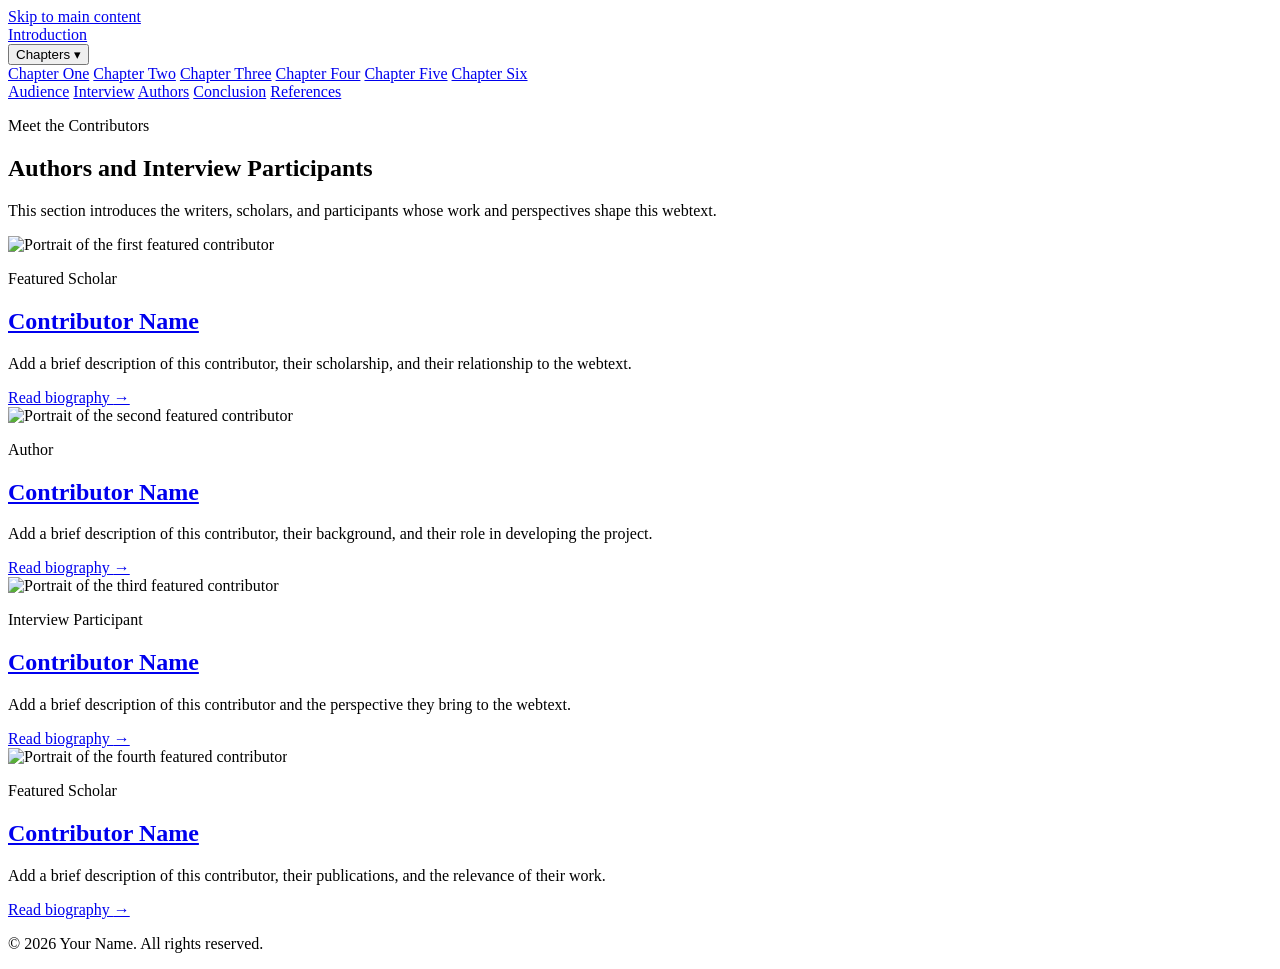
==== index.html @ ff24467a "Create index.html" ====
<!DOCTYPE html>
<html lang="en">
<head>
  <meta charset="UTF-8">

  <meta
    name="viewport"
    content="width=device-width, initial-scale=1.0"
  >

  <title>Your Webtext Title</title>

  <link rel="stylesheet" href="style.css">
</head>

<body>

  <!-- Accessibility skip link -->
  <a class="skip-link" href="#main-content">
    Skip to main content
  </a>

  <!-- Website header -->
  <header class="site-header">

    <nav class="main-navigation" aria-label="Main navigation">

      <a href="index.html">Introduction</a>

      <div class="dropdown">
        <button
          class="dropdown-button"
          type="button"
          aria-haspopup="true"
        >
          Chapters
          <span aria-hidden="true">▾</span>
        </button>

        <div class="dropdown-menu">
          <a href="chapter-1.html">Chapter One</a>
          <a href="chapter-2.html">Chapter Two</a>
          <a href="chapter-3.html">Chapter Three</a>
          <a href="chapter-4.html">Chapter Four</a>
          <a href="chapter-5.html">Chapter Five</a>
          <a href="chapter-6.html">Chapter Six</a>
        </div>
      </div>

      <a href="audience.html">Audience</a>
      <a href="interview.html">Interview</a>
      <a href="authors.html">Authors</a>
      <a href="conclusion.html">Conclusion</a>
      <a href="references.html">References</a>

    </nav>

  </header>

  <!-- Main page content -->
  <main id="main-content">

    <section class="featured-section">

      <div class="section-heading">
        <p class="section-label">Meet the Contributors</p>

        <h1>Authors and Interview Participants</h1>

        <p class="section-introduction">
          This section introduces the writers, scholars, and participants
          whose work and perspectives shape this webtext.
        </p>
      </div>

      <!-- Four-card layout -->
      <div class="card-grid">

        <!-- Card 1 -->
        <article class="profile-card">

          <div class="card-image-container">
            <img
              src="images/author-1.png"
              alt="Portrait of the first featured contributor"
              class="card-image"
            >
          </div>

          <div class="card-content">

            <p class="card-category">
              Featured Scholar
            </p>

            <h2>
              <a href="author-1.html">
                Contributor Name
              </a>
            </h2>

            <p class="card-description">
              Add a brief description of this contributor, their
              scholarship, and their relationship to the webtext.
            </p>

            <a class="card-link" href="author-1.html">
              Read biography
              <span aria-hidden="true">→</span>
            </a>

          </div>

        </article>

        <!-- Card 2 -->
        <article class="profile-card">

          <div class="card-image-container">
            <img
              src="images/author-2.jpg"
              alt="Portrait of the second featured contributor"
              class="card-image"
            >
          </div>

          <div class="card-content">

            <p class="card-category">
              Author
            </p>

            <h2>
              <a href="author-2.html">
                Contributor Name
              </a>
            </h2>

            <p class="card-description">
              Add a brief description of this contributor, their
              background, and their role in developing the project.
            </p>

            <a class="card-link" href="author-2.html">
              Read biography
              <span aria-hidden="true">→</span>
            </a>

          </div>

        </article>

        <!-- Card 3 -->
        <article class="profile-card">

          <div class="card-image-container">
            <img
              src="images/author-3.png"
              alt="Portrait of the third featured contributor"
              class="card-image"
            >
          </div>

          <div class="card-content">

            <p class="card-category">
              Interview Participant
            </p>

            <h2>
              <a href="author-3.html">
                Contributor Name
              </a>
            </h2>

            <p class="card-description">
              Add a brief description of this contributor and the
              perspective they bring to the webtext.
            </p>

            <a class="card-link" href="author-3.html">
              Read biography
              <span aria-hidden="true">→</span>
            </a>

          </div>

        </article>

        <!-- Card 4 -->
        <article class="profile-card">

          <div class="card-image-container">
            <img
              src="images/author-4.png"
              alt="Portrait of the fourth featured contributor"
              class="card-image"
            >
          </div>

          <div class="card-content">

            <p class="card-category">
              Featured Scholar
            </p>

            <h2>
              <a href="author-4.html">
                Contributor Name
              </a>
            </h2>

            <p class="card-description">
              Add a brief description of this contributor, their
              publications, and the relevance of their work.
            </p>

            <a class="card-link" href="author-4.html">
              Read biography
              <span aria-hidden="true">→</span>
            </a>

          </div>

        </article>

      </div>

    </section>

  </main>

  <!-- Footer -->
  <footer class="site-footer">
    <p>
      © 2026 Your Name. All rights reserved.
    </p>
  </footer>

</body>
</html>
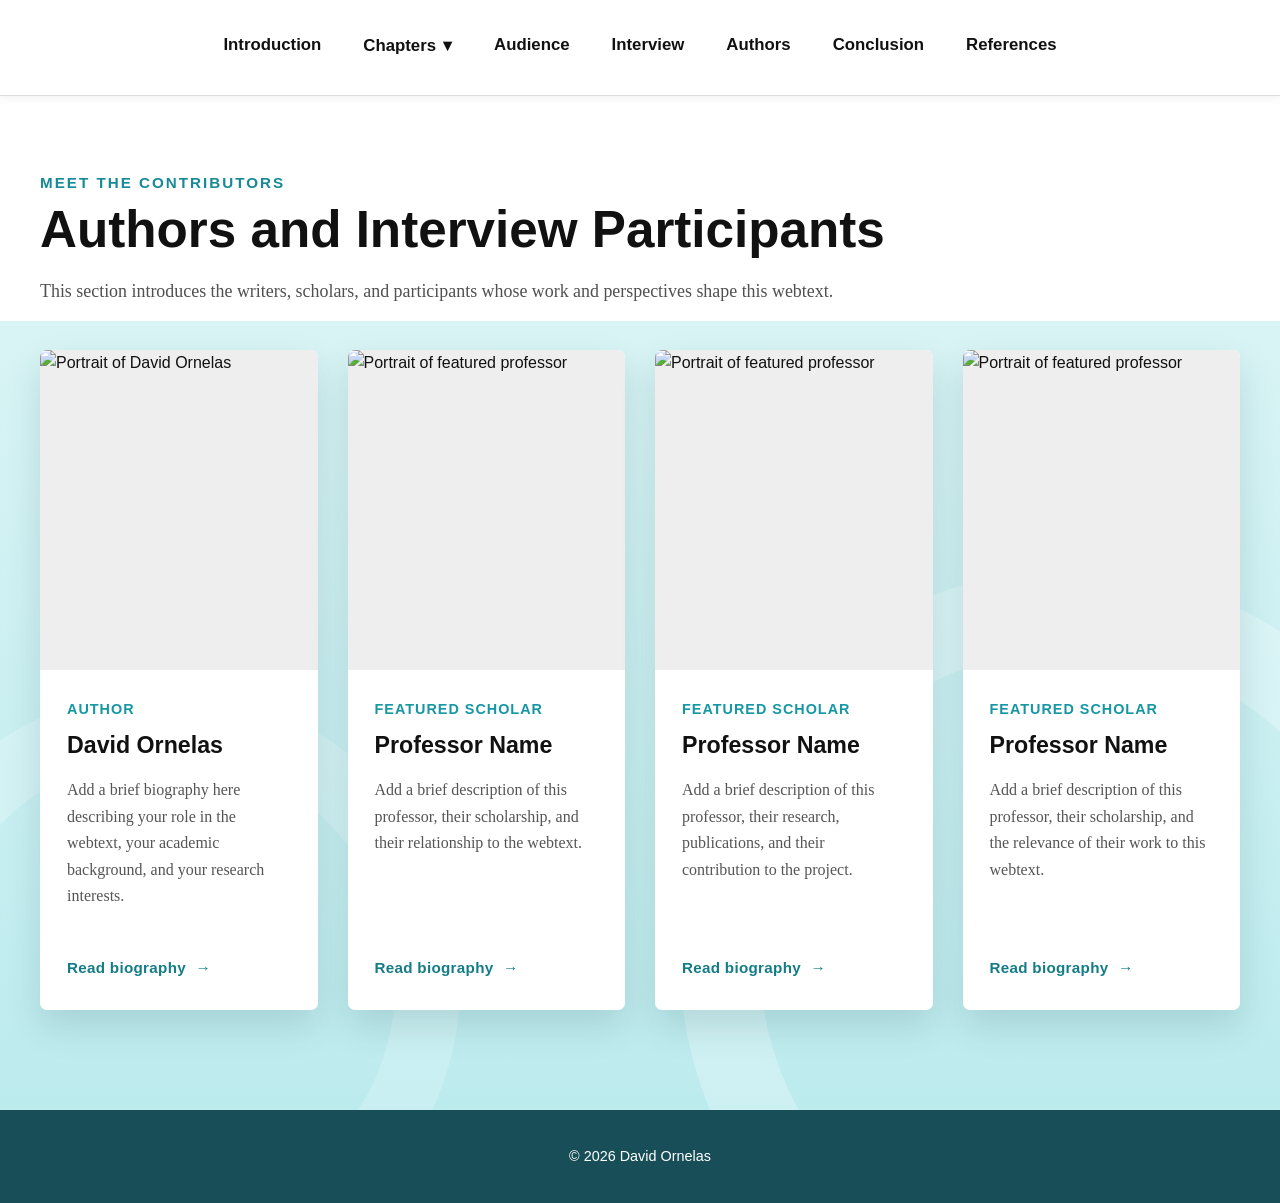
==== commit 55933074: "Update index.html" ====
--- a/index.html
+++ b/index.html
@@ -1,6 +1,8 @@
 <!DOCTYPE html>
 <html lang="en">
+
 <head>
+
   <meta charset="UTF-8">
 
   <meta
@@ -8,9 +10,10 @@
     content="width=device-width, initial-scale=1.0"
   >
 
-  <title>Your Webtext Title</title>
+  <title>Webtext</title>
 
   <link rel="stylesheet" href="style.css">
+
 </head>
 
 <body>
@@ -20,7 +23,8 @@
     Skip to main content
   </a>
 
-  <!-- Website header -->
+
+  <!-- Navigation -->
   <header class="site-header">
 
     <nav class="main-navigation" aria-label="Main navigation">
@@ -28,6 +32,7 @@
       <a href="index.html">Introduction</a>
 
       <div class="dropdown">
+
         <button
           class="dropdown-button"
           type="button"
@@ -38,13 +43,16 @@
         </button>
 
         <div class="dropdown-menu">
+
           <a href="chapter-1.html">Chapter One</a>
           <a href="chapter-2.html">Chapter Two</a>
           <a href="chapter-3.html">Chapter Three</a>
           <a href="chapter-4.html">Chapter Four</a>
           <a href="chapter-5.html">Chapter Five</a>
           <a href="chapter-6.html">Chapter Six</a>
+
         </div>
+
       </div>
 
       <a href="audience.html">Audience</a>
@@ -57,34 +65,85 @@
 
   </header>
 
-  <!-- Main page content -->
+
+  <!-- Main content -->
   <main id="main-content">
 
     <section class="featured-section">
 
       <div class="section-heading">
-        <p class="section-label">Meet the Contributors</p>
-
-        <h1>Authors and Interview Participants</h1>
+
+        <p class="section-label">
+          Meet the Contributors
+        </p>
+
+        <h1>
+          Authors and Interview Participants
+        </h1>
 
         <p class="section-introduction">
           This section introduces the writers, scholars, and participants
           whose work and perspectives shape this webtext.
         </p>
+
       </div>
+
 
       <!-- Four-card layout -->
       <div class="card-grid">
 
-        <!-- Card 1 -->
-        <article class="profile-card">
-
-          <div class="card-image-container">
-            <img
-              src="images/author-1.png"
-              alt="Portrait of the first featured contributor"
-              class="card-image"
-            >
+
+        <!-- Card 1: David -->
+        <article class="profile-card">
+
+          <div class="card-image-container">
+
+            <img
+              src="images/david.jpg"
+              alt="Portrait of David Ornelas"
+              class="card-image"
+            >
+
+          </div>
+
+          <div class="card-content">
+
+            <p class="card-category">
+              Author
+            </p>
+
+            <h2>
+              <a href="david.html">
+                David Ornelas
+              </a>
+            </h2>
+
+            <p class="card-description">
+              Add a brief biography here describing your role in the
+              webtext, your academic background, and your research interests.
+            </p>
+
+            <a class="card-link" href="david.html">
+              Read biography
+              <span aria-hidden="true">→</span>
+            </a>
+
+          </div>
+
+        </article>
+
+
+        <!-- Card 2: Professor 1 -->
+        <article class="profile-card">
+
+          <div class="card-image-container">
+
+            <img
+              src="images/professor1.jpg"
+              alt="Portrait of featured professor"
+              class="card-image"
+            >
+
           </div>
 
           <div class="card-content">
@@ -94,108 +153,37 @@
             </p>
 
             <h2>
-              <a href="author-1.html">
-                Contributor Name
-              </a>
-            </h2>
-
-            <p class="card-description">
-              Add a brief description of this contributor, their
-              scholarship, and their relationship to the webtext.
-            </p>
-
-            <a class="card-link" href="author-1.html">
-              Read biography
-              <span aria-hidden="true">→</span>
-            </a>
-
-          </div>
-
-        </article>
-
-        <!-- Card 2 -->
-        <article class="profile-card">
-
-          <div class="card-image-container">
-            <img
-              src="images/author-2.jpg"
-              alt="Portrait of the second featured contributor"
-              class="card-image"
-            >
-          </div>
-
-          <div class="card-content">
-
-            <p class="card-category">
-              Author
-            </p>
-
-            <h2>
-              <a href="author-2.html">
-                Contributor Name
-              </a>
-            </h2>
-
-            <p class="card-description">
-              Add a brief description of this contributor, their
-              background, and their role in developing the project.
-            </p>
-
-            <a class="card-link" href="author-2.html">
-              Read biography
-              <span aria-hidden="true">→</span>
-            </a>
-
-          </div>
-
-        </article>
-
-        <!-- Card 3 -->
-        <article class="profile-card">
-
-          <div class="card-image-container">
-            <img
-              src="images/author-3.png"
-              alt="Portrait of the third featured contributor"
-              class="card-image"
-            >
-          </div>
-
-          <div class="card-content">
-
-            <p class="card-category">
-              Interview Participant
-            </p>
-
-            <h2>
-              <a href="author-3.html">
-                Contributor Name
-              </a>
-            </h2>
-
-            <p class="card-description">
-              Add a brief description of this contributor and the
-              perspective they bring to the webtext.
-            </p>
-
-            <a class="card-link" href="author-3.html">
-              Read biography
-              <span aria-hidden="true">→</span>
-            </a>
-
-          </div>
-
-        </article>
-
-        <!-- Card 4 -->
-        <article class="profile-card">
-
-          <div class="card-image-container">
-            <img
-              src="images/author-4.png"
-              alt="Portrait of the fourth featured contributor"
-              class="card-image"
-            >
+              <a href="professor1.html">
+                Professor Name
+              </a>
+            </h2>
+
+            <p class="card-description">
+              Add a brief description of this professor, their scholarship,
+              and their relationship to the webtext.
+            </p>
+
+            <a class="card-link" href="professor1.html">
+              Read biography
+              <span aria-hidden="true">→</span>
+            </a>
+
+          </div>
+
+        </article>
+
+
+        <!-- Card 3: Professor 2 -->
+        <article class="profile-card">
+
+          <div class="card-image-container">
+
+            <img
+              src="images/professor2.jpg"
+              alt="Portrait of featured professor"
+              class="card-image"
+            >
+
           </div>
 
           <div class="card-content">
@@ -205,37 +193,83 @@
             </p>
 
             <h2>
-              <a href="author-4.html">
-                Contributor Name
-              </a>
-            </h2>
-
-            <p class="card-description">
-              Add a brief description of this contributor, their
-              publications, and the relevance of their work.
-            </p>
-
-            <a class="card-link" href="author-4.html">
-              Read biography
-              <span aria-hidden="true">→</span>
-            </a>
-
-          </div>
-
-        </article>
+              <a href="professor2.html">
+                Professor Name
+              </a>
+            </h2>
+
+            <p class="card-description">
+              Add a brief description of this professor, their research,
+              publications, and their contribution to the project.
+            </p>
+
+            <a class="card-link" href="professor2.html">
+              Read biography
+              <span aria-hidden="true">→</span>
+            </a>
+
+          </div>
+
+        </article>
+
+
+        <!-- Card 4: Professor 3 -->
+        <article class="profile-card">
+
+          <div class="card-image-container">
+
+            <img
+              src="images/professor3.jpg"
+              alt="Portrait of featured professor"
+              class="card-image"
+            >
+
+          </div>
+
+          <div class="card-content">
+
+            <p class="card-category">
+              Featured Scholar
+            </p>
+
+            <h2>
+              <a href="professor3.html">
+                Professor Name
+              </a>
+            </h2>
+
+            <p class="card-description">
+              Add a brief description of this professor, their scholarship,
+              and the relevance of their work to this webtext.
+            </p>
+
+            <a class="card-link" href="professor3.html">
+              Read biography
+              <span aria-hidden="true">→</span>
+            </a>
+
+          </div>
+
+        </article>
+
 
       </div>
 
     </section>
 
   </main>
+
 
   <!-- Footer -->
   <footer class="site-footer">
+
     <p>
-      © 2026 Your Name. All rights reserved.
+      © 2026 David Ornelas
     </p>
+
   </footer>
 
+
 </body>
+  
 </html>
--- a/style.css
+++ b/style.css
@@ -0,0 +1,501 @@
+/* ---------------------------------
+   BASIC PAGE SETTINGS
+---------------------------------- */
+
+* {
+  box-sizing: border-box;
+}
+
+html {
+  scroll-behavior: smooth;
+}
+
+body {
+  margin: 0;
+  color: #111111;
+  background-color: #ffffff;
+  font-family: Arial, Helvetica, sans-serif;
+  line-height: 1.6;
+}
+
+img {
+  max-width: 100%;
+}
+
+
+/* ---------------------------------
+   ACCESSIBILITY
+---------------------------------- */
+
+.skip-link {
+  position: absolute;
+  top: -100px;
+  left: 20px;
+  z-index: 9999;
+  padding: 12px 18px;
+  color: #ffffff;
+  background-color: #111111;
+  text-decoration: none;
+}
+
+.skip-link:focus {
+  top: 20px;
+}
+
+
+/* ---------------------------------
+   HEADER AND NAVIGATION
+---------------------------------- */
+
+.site-header {
+  position: relative;
+  z-index: 1000;
+  width: 100%;
+  background-color: #ffffff;
+  border-bottom: 1px solid #dddddd;
+  box-shadow: 0 2px 8px rgba(0, 0, 0, 0.06);
+}
+
+.main-navigation {
+  display: flex;
+  align-items: center;
+  justify-content: center;
+  gap: 42px;
+  width: 100%;
+  max-width: 1500px;
+  min-height: 95px;
+  margin: 0 auto;
+  padding: 0 35px;
+}
+
+.main-navigation a,
+.dropdown-button {
+  color: #111111;
+  background: none;
+  border: none;
+  font-family: Arial, Helvetica, sans-serif;
+  font-size: 1.05rem;
+  font-weight: 600;
+  text-decoration: none;
+  cursor: pointer;
+}
+
+.main-navigation > a {
+  display: flex;
+  align-items: center;
+  min-height: 95px;
+  border-bottom: 4px solid transparent;
+}
+
+.main-navigation > a:hover,
+.main-navigation > a:focus {
+  color: #167c89;
+  border-bottom-color: #2bb8c3;
+}
+
+.dropdown {
+  position: relative;
+  display: flex;
+  align-items: center;
+  min-height: 95px;
+}
+
+.dropdown-button {
+  display: flex;
+  align-items: center;
+  gap: 7px;
+  min-height: 95px;
+  padding: 0;
+  border-bottom: 4px solid transparent;
+}
+
+.dropdown:hover .dropdown-button,
+.dropdown:focus-within .dropdown-button {
+  color: #167c89;
+  border-bottom-color: #2bb8c3;
+}
+
+.dropdown-menu {
+  position: absolute;
+  top: 95px;
+  left: 50%;
+  display: none;
+  width: 220px;
+  padding: 10px 0;
+  background-color: #ffffff;
+  border-top: 4px solid #2bb8c3;
+  box-shadow: 0 8px 20px rgba(0, 0, 0, 0.16);
+  transform: translateX(-50%);
+}
+
+.dropdown-menu a {
+  display: block;
+  padding: 11px 20px;
+  color: #222222;
+  font-size: 0.95rem;
+  font-weight: 500;
+}
+
+.dropdown-menu a:hover,
+.dropdown-menu a:focus {
+  color: #167c89;
+  background-color: #eefafb;
+}
+
+.dropdown:hover .dropdown-menu,
+.dropdown:focus-within .dropdown-menu {
+  display: block;
+}
+
+
+/* ---------------------------------
+   FEATURED SECTION
+---------------------------------- */
+
+.featured-section {
+  position: relative;
+  overflow: hidden;
+  min-height: 750px;
+  padding: 75px 40px 100px;
+  background:
+    linear-gradient(
+      to bottom,
+      #ffffff 0,
+      #ffffff 225px,
+      #d9f4f5 225px,
+      #bcebee 100%
+    );
+}
+
+/*
+  These circles add a subtle background pattern.
+  They can be removed without affecting the cards.
+*/
+
+.featured-section::before {
+  content: "";
+  position: absolute;
+  right: -180px;
+  bottom: -240px;
+  width: 620px;
+  height: 620px;
+  border: 80px solid rgba(255, 255, 255, 0.25);
+  border-radius: 50%;
+}
+
+.featured-section::after {
+  content: "";
+  position: absolute;
+  bottom: -170px;
+  left: -130px;
+  width: 460px;
+  height: 460px;
+  border: 65px solid rgba(255, 255, 255, 0.2);
+  border-radius: 50%;
+}
+
+.section-heading {
+  position: relative;
+  z-index: 2;
+  width: 100%;
+  max-width: 1420px;
+  margin: 0 auto 45px;
+}
+
+.section-label {
+  margin: 0 0 7px;
+  color: #168a96;
+  font-size: 0.95rem;
+  font-weight: 700;
+  letter-spacing: 2px;
+  text-transform: uppercase;
+}
+
+.section-heading h1 {
+  margin: 0;
+  color: #111111;
+  font-size: clamp(2.3rem, 4vw, 3.5rem);
+  line-height: 1.1;
+}
+
+.section-introduction {
+  max-width: 800px;
+  margin: 18px 0 0;
+  color: #505050;
+  font-family: Georgia, "Times New Roman", serif;
+  font-size: 1.12rem;
+}
+
+
+/* ---------------------------------
+   FOUR-CARD GRID
+---------------------------------- */
+
+.card-grid {
+  position: relative;
+  z-index: 2;
+  display: grid;
+  grid-template-columns: repeat(4, minmax(0, 1fr));
+  gap: 30px;
+  width: 100%;
+  max-width: 1420px;
+  margin: 0 auto;
+}
+
+.profile-card {
+  overflow: hidden;
+  background-color: #ffffff;
+  border-radius: 7px;
+  box-shadow: 0 16px 35px rgba(20, 70, 75, 0.15);
+  transition:
+    transform 0.25s ease,
+    box-shadow 0.25s ease;
+}
+
+.profile-card:hover {
+  transform: translateY(-8px);
+  box-shadow: 0 22px 42px rgba(20, 70, 75, 0.22);
+}
+
+
+/* ---------------------------------
+   CARD PHOTOGRAPHS
+---------------------------------- */
+
+.card-image-container {
+  width: 100%;
+  height: 320px;
+  overflow: hidden;
+  background-color: #eeeeee;
+}
+
+.card-image {
+  display: block;
+  width: 100%;
+  height: 100%;
+  object-fit: cover;
+  object-position: center top;
+  transition: transform 0.4s ease;
+}
+
+.profile-card:hover .card-image {
+  transform: scale(1.03);
+}
+
+
+/* ---------------------------------
+   CARD TEXT
+---------------------------------- */
+
+.card-content {
+  display: flex;
+  flex-direction: column;
+  min-height: 340px;
+  padding: 28px 27px 30px;
+}
+
+.card-category {
+  margin: 0 0 10px;
+  color: #1697a4;
+  font-size: 0.9rem;
+  font-weight: 700;
+  letter-spacing: 1px;
+  text-transform: uppercase;
+}
+
+.card-content h2 {
+  margin: 0 0 17px;
+  color: #111111;
+  font-size: 1.45rem;
+  line-height: 1.25;
+}
+
+.card-content h2 a {
+  color: inherit;
+  text-decoration: none;
+}
+
+.card-content h2 a:hover,
+.card-content h2 a:focus {
+  color: #167c89;
+  text-decoration: underline;
+  text-decoration-thickness: 2px;
+  text-underline-offset: 5px;
+}
+
+.card-description {
+  margin: 0 0 25px;
+  color: #555555;
+  font-family: Georgia, "Times New Roman", serif;
+  font-size: 1rem;
+  line-height: 1.65;
+}
+
+.card-link {
+  align-self: flex-start;
+  margin-top: auto;
+  color: #147c87;
+  font-size: 0.95rem;
+  font-weight: 700;
+  letter-spacing: 0.3px;
+  text-decoration: none;
+}
+
+.card-link span {
+  display: inline-block;
+  margin-left: 5px;
+  transition: transform 0.2s ease;
+}
+
+.card-link:hover span,
+.card-link:focus span {
+  transform: translateX(5px);
+}
+
+.card-link:hover,
+.card-link:focus {
+  text-decoration: underline;
+  text-underline-offset: 4px;
+}
+
+
+/* ---------------------------------
+   FOOTER
+---------------------------------- */
+
+.site-footer {
+  padding: 35px 25px;
+  color: #ffffff;
+  background-color: #174e57;
+  text-align: center;
+}
+
+.site-footer p {
+  margin: 0;
+  font-size: 0.9rem;
+}
+
+
+/* ---------------------------------
+   RESPONSIVE TABLET LAYOUT
+---------------------------------- */
+
+@media (max-width: 1100px) {
+
+  .main-navigation {
+    gap: 23px;
+  }
+
+  .main-navigation a,
+  .dropdown-button {
+    font-size: 0.92rem;
+  }
+
+  .card-grid {
+    grid-template-columns: repeat(2, minmax(0, 1fr));
+  }
+
+}
+
+
+/* ---------------------------------
+   RESPONSIVE PHONE LAYOUT
+---------------------------------- */
+
+@media (max-width: 700px) {
+
+  .site-header {
+    position: static;
+  }
+
+  .main-navigation {
+    flex-direction: column;
+    align-items: stretch;
+    gap: 0;
+    min-height: auto;
+    padding: 12px 20px;
+  }
+
+  .main-navigation > a,
+  .dropdown,
+  .dropdown-button {
+    width: 100%;
+    min-height: auto;
+  }
+
+  .main-navigation > a,
+  .dropdown-button {
+    justify-content: space-between;
+    padding: 13px 5px;
+    border-bottom: 1px solid #dddddd;
+  }
+
+  .dropdown {
+    display: block;
+  }
+
+  .dropdown-menu {
+    position: static;
+    width: 100%;
+    padding-left: 12px;
+    border-top: none;
+    box-shadow: none;
+    transform: none;
+  }
+
+  .dropdown-menu a {
+    border-bottom: 1px solid #eeeeee;
+  }
+
+  .featured-section {
+    padding: 50px 20px 70px;
+    background:
+      linear-gradient(
+        to bottom,
+        #ffffff 0,
+        #ffffff 300px,
+        #d9f4f5 300px,
+        #bcebee 100%
+      );
+  }
+
+  .section-heading {
+    margin-bottom: 35px;
+  }
+
+  .section-heading h1 {
+    font-size: 2.35rem;
+  }
+
+  .card-grid {
+    grid-template-columns: 1fr;
+  }
+
+  .card-image-container {
+    height: 390px;
+  }
+
+}
+
+
+/* ---------------------------------
+   SMALL PHONE LAYOUT
+---------------------------------- */
+
+@media (max-width: 430px) {
+
+  .featured-section {
+    padding-right: 15px;
+    padding-left: 15px;
+  }
+
+  .card-image-container {
+    height: 340px;
+  }
+
+  .card-content {
+    min-height: auto;
+    padding: 24px 22px 27px;
+  }
+
+}
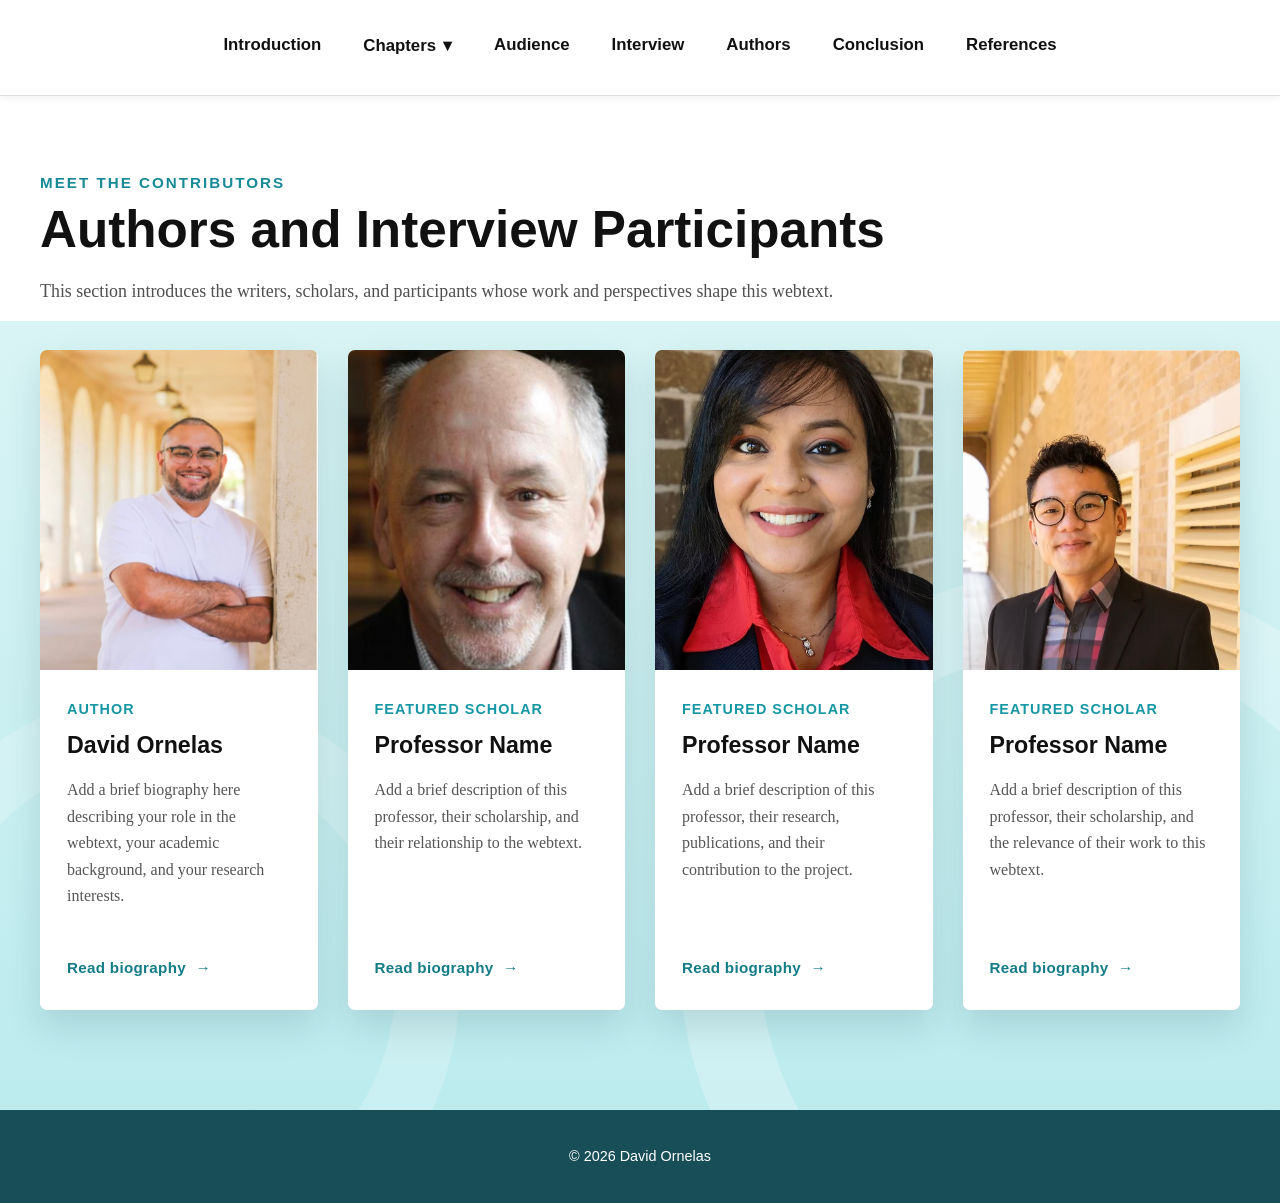
==== commit b2cf3d4b: "Update index.html" ====
--- a/index.html
+++ b/index.html
@@ -99,7 +99,7 @@
           <div class="card-image-container">
 
             <img
-              src="images/david.jpg"
+              src="david.jpg"
               alt="Portrait of David Ornelas"
               class="card-image"
             >
@@ -139,7 +139,7 @@
           <div class="card-image-container">
 
             <img
-              src="images/professor1.jpg"
+              src="professor1.jpg"
               alt="Portrait of featured professor"
               class="card-image"
             >
@@ -179,7 +179,7 @@
           <div class="card-image-container">
 
             <img
-              src="images/professor2.jpg"
+              src="professor2.jpg"
               alt="Portrait of featured professor"
               class="card-image"
             >
@@ -219,7 +219,7 @@
           <div class="card-image-container">
 
             <img
-              src="images/professor3.jpg"
+              src="professor3.jpg"
               alt="Portrait of featured professor"
               class="card-image"
             >
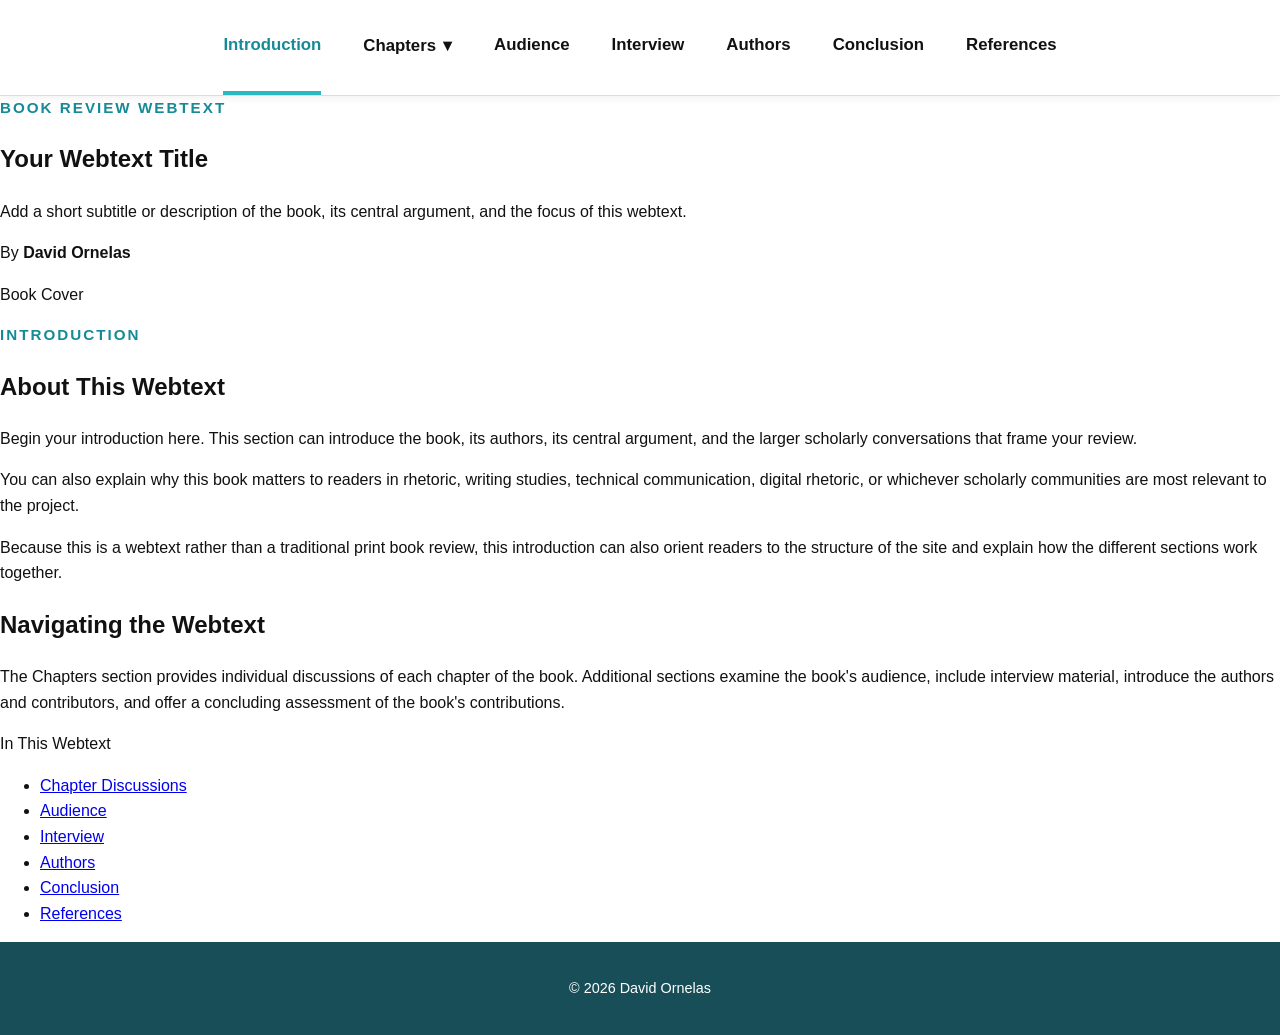
==== commit 0853e124: "Update index.html" ====
--- a/index.html
+++ b/index.html
@@ -10,11 +10,12 @@
     content="width=device-width, initial-scale=1.0"
   >
 
-  <title>Webtext</title>
+  <title>Introduction | Webtext</title>
 
   <link rel="stylesheet" href="style.css">
 
 </head>
+
 
 <body>
 
@@ -29,7 +30,14 @@
 
     <nav class="main-navigation" aria-label="Main navigation">
 
-      <a href="index.html">Introduction</a>
+      <a
+        href="index.html"
+        class="active"
+        aria-current="page"
+      >
+        Introduction
+      </a>
+
 
       <div class="dropdown">
 
@@ -55,10 +63,15 @@
 
       </div>
 
+
       <a href="audience.html">Audience</a>
+
       <a href="interview.html">Interview</a>
+
       <a href="authors.html">Authors</a>
+
       <a href="conclusion.html">Conclusion</a>
+
       <a href="references.html">References</a>
 
     </nav>
@@ -66,196 +79,172 @@
   </header>
 
 
-  <!-- Main content -->
+  <!-- Main Content -->
   <main id="main-content">
 
-    <section class="featured-section">
-
-      <div class="section-heading">
-
-        <p class="section-label">
-          Meet the Contributors
-        </p>
-
-        <h1>
-          Authors and Interview Participants
-        </h1>
-
-        <p class="section-introduction">
-          This section introduces the writers, scholars, and participants
-          whose work and perspectives shape this webtext.
-        </p>
+
+    <!-- Introduction Hero -->
+    <section class="intro-hero">
+
+      <div class="intro-hero-inner">
+
+
+        <!-- Introductory Text -->
+        <div class="intro-text">
+
+          <p class="section-label">
+            Book Review Webtext
+          </p>
+
+          <h1>
+            Your Webtext Title
+          </h1>
+
+          <p class="intro-subtitle">
+            Add a short subtitle or description of the book,
+            its central argument, and the focus of this webtext.
+          </p>
+
+          <div class="intro-byline">
+
+            <p>
+              By <strong>David Ornelas</strong>
+            </p>
+
+          </div>
+
+        </div>
+
+
+        <!-- Book Cover -->
+        <div class="intro-cover">
+
+          <div class="cover-placeholder">
+
+            <p>
+              Book Cover
+            </p>
+
+          </div>
+
+        </div>
+
 
       </div>
 
-
-      <!-- Four-card layout -->
-      <div class="card-grid">
-
-
-        <!-- Card 1: David -->
-        <article class="profile-card">
-
-          <div class="card-image-container">
-
-            <img
-              src="david.jpg"
-              alt="Portrait of David Ornelas"
-              class="card-image"
-            >
+    </section>
+
+
+    <!-- Introduction Content -->
+    <section class="introduction-content">
+
+      <div class="content-wrapper">
+
+
+        <div class="content-main">
+
+          <p class="section-label">
+            Introduction
+          </p>
+
+          <h2>
+            About This Webtext
+          </h2>
+
+          <p>
+            Begin your introduction here. This section can introduce
+            the book, its authors, its central argument, and the larger
+            scholarly conversations that frame your review.
+          </p>
+
+          <p>
+            You can also explain why this book matters to readers in
+            rhetoric, writing studies, technical communication, digital
+            rhetoric, or whichever scholarly communities are most
+            relevant to the project.
+          </p>
+
+          <p>
+            Because this is a webtext rather than a traditional print
+            book review, this introduction can also orient readers to
+            the structure of the site and explain how the different
+            sections work together.
+          </p>
+
+
+          <h2>
+            Navigating the Webtext
+          </h2>
+
+          <p>
+            The Chapters section provides individual discussions of
+            each chapter of the book. Additional sections examine the
+            book's audience, include interview material, introduce the
+            authors and contributors, and offer a concluding assessment
+            of the book's contributions.
+          </p>
+
+        </div>
+
+
+        <!-- Sidebar -->
+        <aside class="intro-sidebar">
+
+          <div class="sidebar-box">
+
+            <p class="sidebar-label">
+              In This Webtext
+            </p>
+
+            <ul>
+
+              <li>
+                <a href="chapter-1.html">
+                  Chapter Discussions
+                </a>
+              </li>
+
+              <li>
+                <a href="audience.html">
+                  Audience
+                </a>
+              </li>
+
+              <li>
+                <a href="interview.html">
+                  Interview
+                </a>
+              </li>
+
+              <li>
+                <a href="authors.html">
+                  Authors
+                </a>
+              </li>
+
+              <li>
+                <a href="conclusion.html">
+                  Conclusion
+                </a>
+              </li>
+
+              <li>
+                <a href="references.html">
+                  References
+                </a>
+              </li>
+
+            </ul>
 
           </div>
 
-          <div class="card-content">
-
-            <p class="card-category">
-              Author
-            </p>
-
-            <h2>
-              <a href="david.html">
-                David Ornelas
-              </a>
-            </h2>
-
-            <p class="card-description">
-              Add a brief biography here describing your role in the
-              webtext, your academic background, and your research interests.
-            </p>
-
-            <a class="card-link" href="david.html">
-              Read biography
-              <span aria-hidden="true">→</span>
-            </a>
-
-          </div>
-
-        </article>
-
-
-        <!-- Card 2: Professor 1 -->
-        <article class="profile-card">
-
-          <div class="card-image-container">
-
-            <img
-              src="professor1.jpg"
-              alt="Portrait of featured professor"
-              class="card-image"
-            >
-
-          </div>
-
-          <div class="card-content">
-
-            <p class="card-category">
-              Featured Scholar
-            </p>
-
-            <h2>
-              <a href="professor1.html">
-                Professor Name
-              </a>
-            </h2>
-
-            <p class="card-description">
-              Add a brief description of this professor, their scholarship,
-              and their relationship to the webtext.
-            </p>
-
-            <a class="card-link" href="professor1.html">
-              Read biography
-              <span aria-hidden="true">→</span>
-            </a>
-
-          </div>
-
-        </article>
-
-
-        <!-- Card 3: Professor 2 -->
-        <article class="profile-card">
-
-          <div class="card-image-container">
-
-            <img
-              src="professor2.jpg"
-              alt="Portrait of featured professor"
-              class="card-image"
-            >
-
-          </div>
-
-          <div class="card-content">
-
-            <p class="card-category">
-              Featured Scholar
-            </p>
-
-            <h2>
-              <a href="professor2.html">
-                Professor Name
-              </a>
-            </h2>
-
-            <p class="card-description">
-              Add a brief description of this professor, their research,
-              publications, and their contribution to the project.
-            </p>
-
-            <a class="card-link" href="professor2.html">
-              Read biography
-              <span aria-hidden="true">→</span>
-            </a>
-
-          </div>
-
-        </article>
-
-
-        <!-- Card 4: Professor 3 -->
-        <article class="profile-card">
-
-          <div class="card-image-container">
-
-            <img
-              src="professor3.jpg"
-              alt="Portrait of featured professor"
-              class="card-image"
-            >
-
-          </div>
-
-          <div class="card-content">
-
-            <p class="card-category">
-              Featured Scholar
-            </p>
-
-            <h2>
-              <a href="professor3.html">
-                Professor Name
-              </a>
-            </h2>
-
-            <p class="card-description">
-              Add a brief description of this professor, their scholarship,
-              and the relevance of their work to this webtext.
-            </p>
-
-            <a class="card-link" href="professor3.html">
-              Read biography
-              <span aria-hidden="true">→</span>
-            </a>
-
-          </div>
-
-        </article>
+        </aside>
 
 
       </div>
 
     </section>
+
 
   </main>
 
@@ -271,5 +260,5 @@
 
 
 </body>
-  
+
 </html>
--- a/style.css
+++ b/style.css
@@ -274,7 +274,7 @@
   width: 100%;
   height: 100%;
   object-fit: cover;
-  object-position: center top;
+  object-position: center 15%;
   transition: transform 0.4s ease;
 }
 
@@ -499,3 +499,26 @@
   }
 
 }
+
+/* Individual photo positioning */
+
+.profile-card:nth-child(1) .card-image {
+  object-position: center 10%;
+}
+
+.profile-card:nth-child(2) .card-image {
+  object-position: center 10%;
+}
+
+.profile-card:nth-child(3) .card-image {
+  object-position: center 10%;
+}
+
+.profile-card:nth-child(4) .card-image {
+  object-position: center 10%;
+}
+
+.main-navigation a.active {
+  color: #168a96;
+  border-bottom: 4px solid #2bb8c3;
+}
